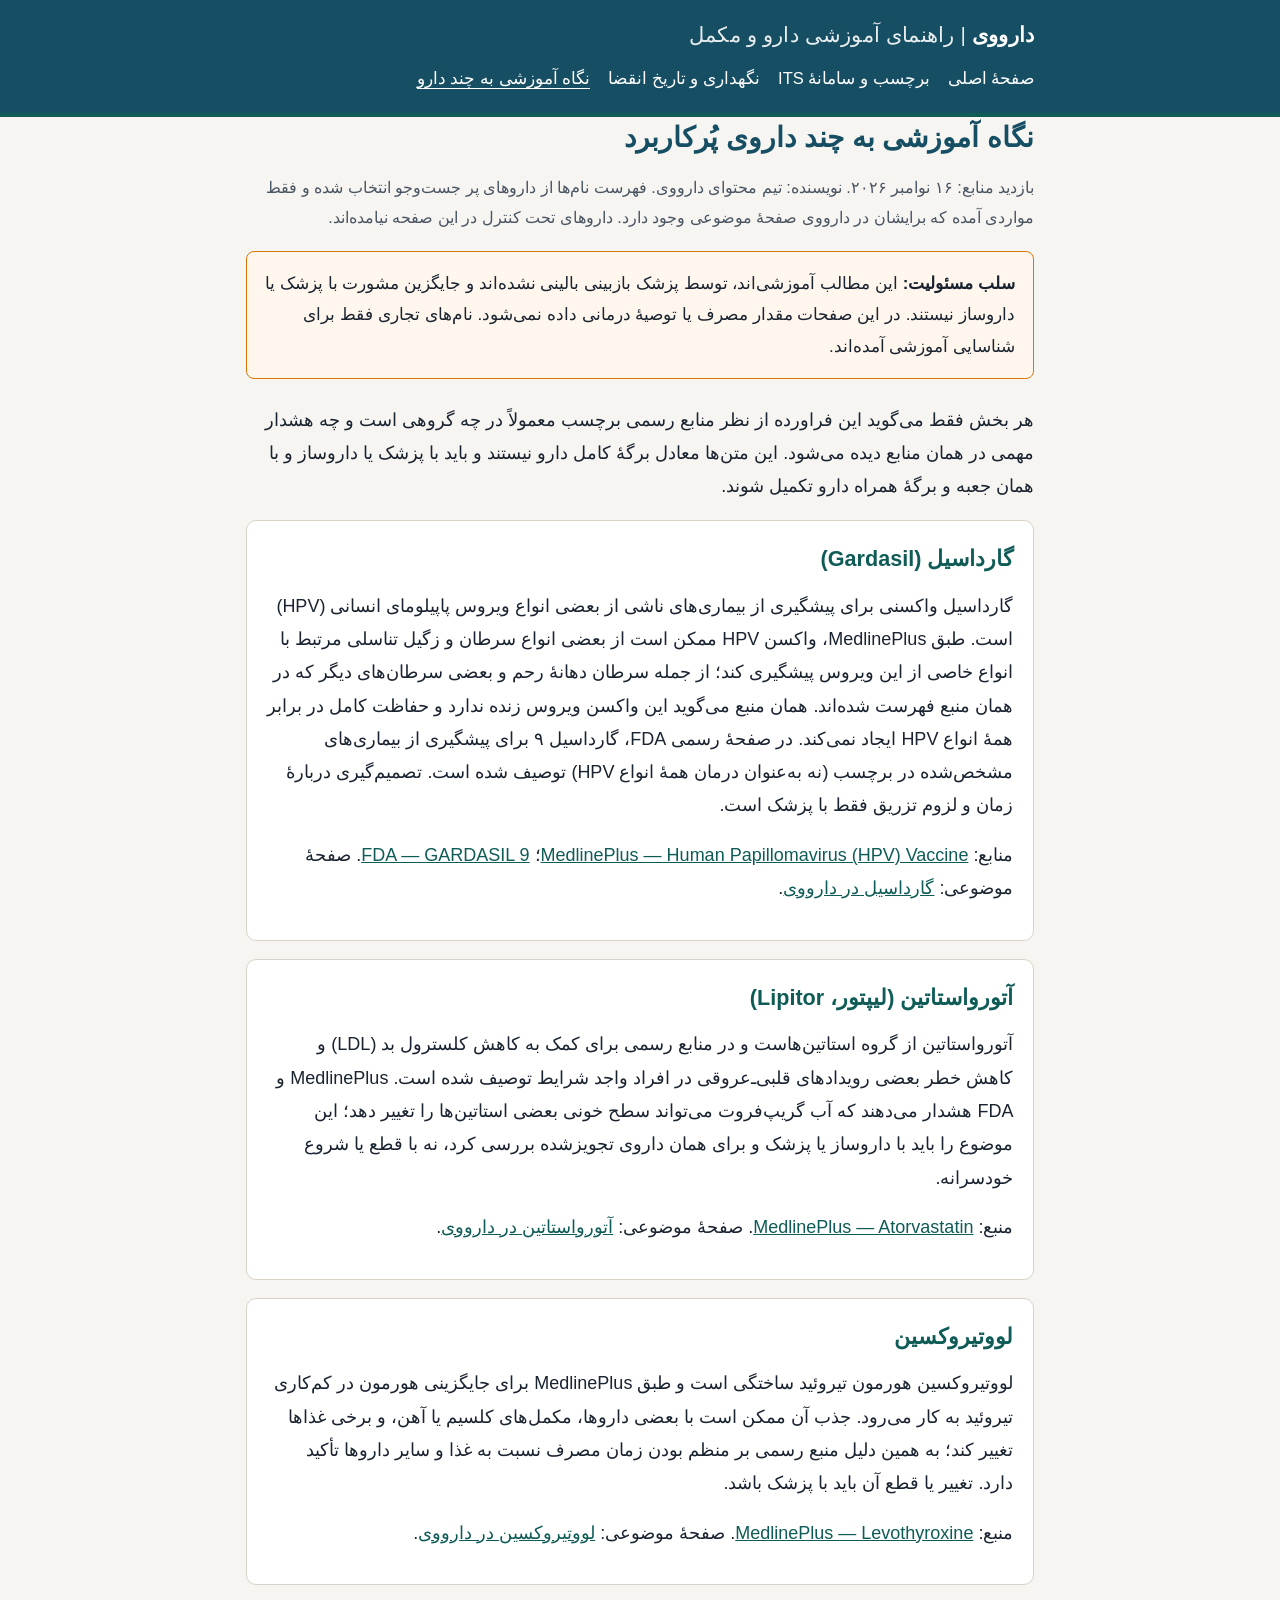
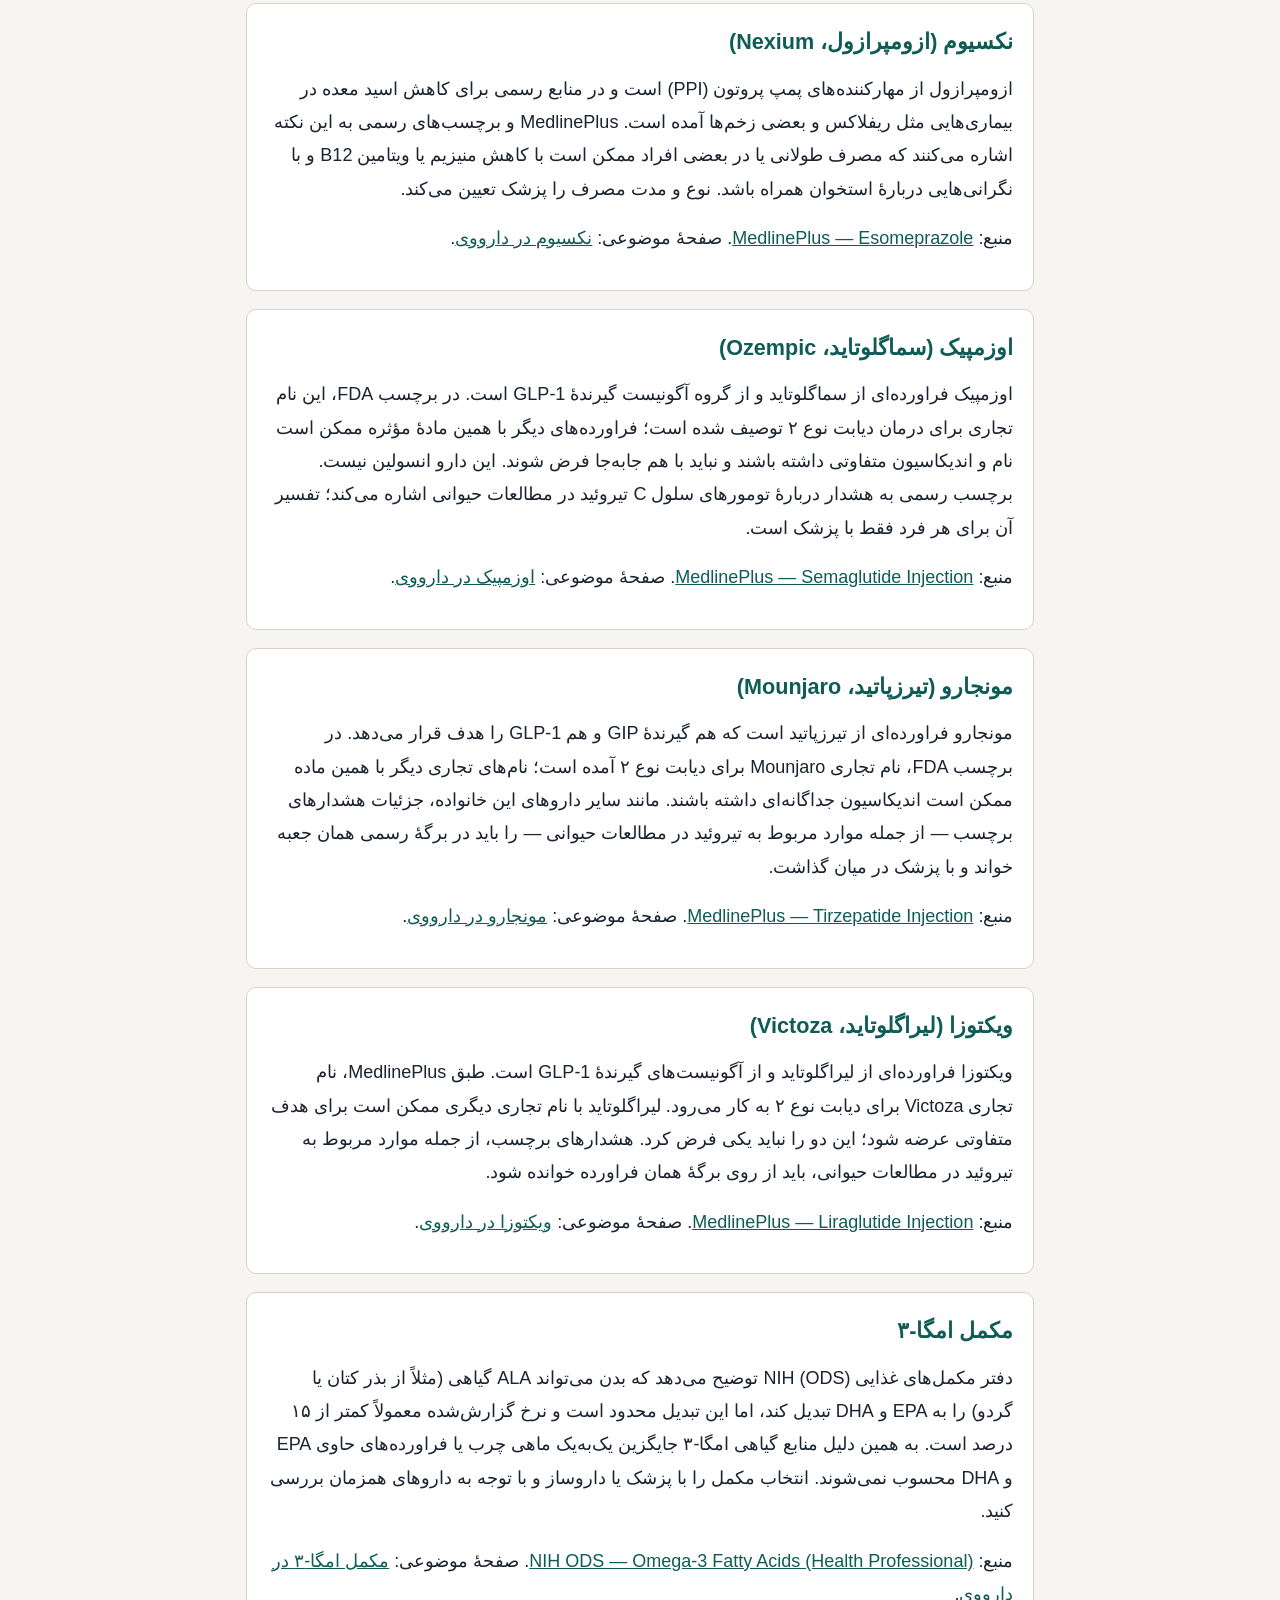
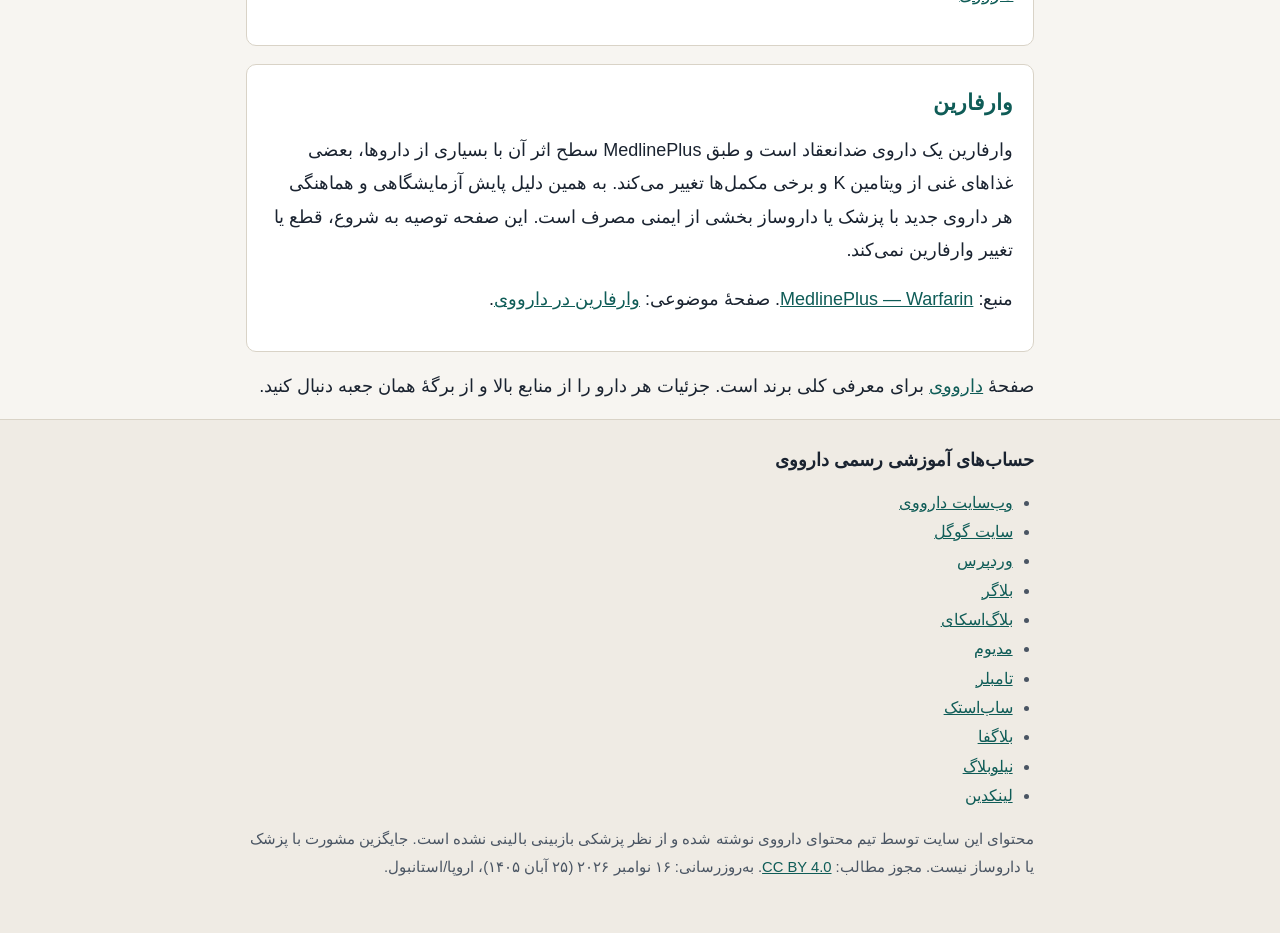
==== drugs.html @ f90e3cae "Initial site" ====
<!DOCTYPE html>
<html lang="fa" dir="rtl">
<head>
  <meta charset="utf-8">
  <meta name="viewport" content="width=device-width, initial-scale=1">
  <title>نگاه آموزشی به چند دارو — دارووی</title>
  <meta name="description" content="خلاصهٔ آموزشی و بدون مقدار مصرف دربارهٔ گارداسیل، آتورواستاتین، لووتیروکسین، نکسیوم، اوزمپیک، مونجارو، ویکتوزا، امگا-۳ و وارفارین، با پیوند به منابع رسمی و صفحه‌های موضوعی دارووی.">
  <meta name="author" content="تیم محتوای دارووی (DarooWay Content Team)">
  <link rel="canonical" href="https://darooway.github.io/drugs.html">
  <link rel="stylesheet" href="styles.css">
</head>
<body>
  <a class="skip" href="#content">پرش به محتوا</a>
  <header class="site">
    <div class="wrap">
      <a class="brand" href="index.html">دارووی <span>| راهنمای آموزشی دارو و مکمل</span></a>
    <nav class="primary" aria-label="فهرست اصلی">
      <ul>
        <li><a href="index.html">صفحهٔ اصلی</a></li>
        <li><a href="labels-its.html">برچسب و سامانهٔ ITS</a></li>
        <li><a href="storage-expiry.html">نگهداری و تاریخ انقضا</a></li>
        <li><a href="drugs.html" aria-current="page">نگاه آموزشی به چند دارو</a></li>
      </ul>
    </nav>
    </div>
  </header>
  <main id="content" class="wrap">
    <h1>نگاه آموزشی به چند داروی پُرکاربرد</h1>
    <p class="meta">بازدید منابع: ۱۶ نوامبر ۲۰۲۶. نویسنده: تیم محتوای دارووی. فهرست نام‌ها از داروهای پر جست‌وجو انتخاب شده و فقط مواردی آمده که برایشان در دارووی صفحهٔ موضوعی وجود دارد. داروهای تحت کنترل در این صفحه نیامده‌اند.</p>
    <aside class="disclaimer" role="note">
      <strong>سلب مسئولیت:</strong> این مطالب آموزشی‌اند، توسط پزشک بازبینی بالینی نشده‌اند و جایگزین مشورت با پزشک یا داروساز نیستند. در این صفحات مقدار مصرف یا توصیهٔ درمانی داده نمی‌شود. نام‌های تجاری فقط برای شناسایی آموزشی آمده‌اند.
    </aside>
    <p>هر بخش فقط می‌گوید این فراورده از نظر منابع رسمی برچسب معمولاً در چه گروهی است و چه هشدار مهمی در همان منابع دیده می‌شود. این متن‌ها معادل برگهٔ کامل دارو نیستند و باید با پزشک یا داروساز و با همان جعبه و برگهٔ همراه دارو تکمیل شوند.</p>

    <article class="drug" id="gardasil">
      <h2>گارداسیل (Gardasil)</h2>
      <p>گارداسیل واکسنی برای پیشگیری از بیماری‌های ناشی از بعضی انواع ویروس پاپیلومای انسانی (HPV) است. طبق MedlinePlus، واکسن HPV ممکن است از بعضی انواع سرطان و زگیل تناسلی مرتبط با انواع خاصی از این ویروس پیشگیری کند؛ از جمله سرطان دهانهٔ رحم و بعضی سرطان‌های دیگر که در همان منبع فهرست شده‌اند. همان منبع می‌گوید این واکسن ویروس زنده ندارد و حفاظت کامل در برابر همهٔ انواع HPV ایجاد نمی‌کند. در صفحهٔ رسمی FDA، گارداسیل ۹ برای پیشگیری از بیماری‌های مشخص‌شده در برچسب (نه به‌عنوان درمان همهٔ انواع HPV) توصیف شده است. تصمیم‌گیری دربارهٔ زمان و لزوم تزریق فقط با پزشک است.</p>
      <p>منابع: <a href="https://medlineplus.gov/druginfo/meds/a615028.html">MedlinePlus — Human Papillomavirus (HPV) Vaccine</a>؛ <a href="https://www.fda.gov/vaccines-blood-biologics/vaccines/gardasil-9">FDA — GARDASIL 9</a>. صفحهٔ موضوعی: <a href="https://darooway.com/fa/%DA%AF%D8%A7%D8%B1%D8%AF%D8%A7%D8%B3%DB%8C%D9%84">گارداسیل در دارووی</a>.</p>
    </article>

    <article class="drug" id="atorvastatin">
      <h2>آتورواستاتین (لیپتور، Lipitor)</h2>
      <p>آتورواستاتین از گروه استاتین‌هاست و در منابع رسمی برای کمک به کاهش کلسترول بد (LDL) و کاهش خطر بعضی رویدادهای قلبی‌ـ‌عروقی در افراد واجد شرایط توصیف شده است. MedlinePlus و FDA هشدار می‌دهند که آب گریپ‌فروت می‌تواند سطح خونی بعضی استاتین‌ها را تغییر دهد؛ این موضوع را باید با داروساز یا پزشک و برای همان داروی تجویزشده بررسی کرد، نه با قطع یا شروع خودسرانه.</p>
      <p>منبع: <a href="https://medlineplus.gov/druginfo/meds/a600045.html">MedlinePlus — Atorvastatin</a>. صفحهٔ موضوعی: <a href="https://darooway.com/fa/%D8%A2%D8%AA%D9%88%D8%B1%D9%88%D8%A7%D8%B3%D8%AA%D8%A7%D8%AA%DB%8C%D9%86">آتورواستاتین در دارووی</a>.</p>
    </article>

    <article class="drug" id="levothyroxine">
      <h2>لووتیروکسین</h2>
      <p>لووتیروکسین هورمون تیروئید ساختگی است و طبق MedlinePlus برای جایگزینی هورمون در کم‌کاری تیروئید به کار می‌رود. جذب آن ممکن است با بعضی داروها، مکمل‌های کلسیم یا آهن، و برخی غذاها تغییر کند؛ به همین دلیل منبع رسمی بر منظم بودن زمان مصرف نسبت به غذا و سایر داروها تأکید دارد. تغییر یا قطع آن باید با پزشک باشد.</p>
      <p>منبع: <a href="https://medlineplus.gov/druginfo/meds/a682461.html">MedlinePlus — Levothyroxine</a>. صفحهٔ موضوعی: <a href="https://darooway.com/fa/%D9%84%D9%88%D9%88%D8%AA%DB%8C%D8%B1%D9%88%DA%A9%D8%B3%DB%8C%D9%86">لووتیروکسین در دارووی</a>.</p>
    </article>

    <article class="drug" id="nexium">
      <h2>نکسیوم (ازومپرازول، Nexium)</h2>
      <p>ازومپرازول از مهارکننده‌های پمپ پروتون (PPI) است و در منابع رسمی برای کاهش اسید معده در بیماری‌هایی مثل ریفلاکس و بعضی زخم‌ها آمده است. MedlinePlus و برچسب‌های رسمی به این نکته اشاره می‌کنند که مصرف طولانی یا در بعضی افراد ممکن است با کاهش منیزیم یا ویتامین B12 و با نگرانی‌هایی دربارهٔ استخوان همراه باشد. نوع و مدت مصرف را پزشک تعیین می‌کند.</p>
      <p>منبع: <a href="https://medlineplus.gov/druginfo/meds/a699054.html">MedlinePlus — Esomeprazole</a>. صفحهٔ موضوعی: <a href="https://darooway.com/fa/%D9%86%DA%A9%D8%B3%DB%8C%D9%88%D9%85">نکسیوم در دارووی</a>.</p>
    </article>

    <article class="drug" id="ozempic">
      <h2>اوزمپیک (سماگلوتاید، Ozempic)</h2>
      <p>اوزمپیک فراورده‌ای از سماگلوتاید و از گروه آگونیست گیرندهٔ GLP-1 است. در برچسب FDA، این نام تجاری برای درمان دیابت نوع ۲ توصیف شده است؛ فراورده‌های دیگر با همین مادهٔ مؤثره ممکن است نام و اندیکاسیون متفاوتی داشته باشند و نباید با هم جابه‌جا فرض شوند. این دارو انسولین نیست. برچسب رسمی به هشدار دربارهٔ تومورهای سلول C تیروئید در مطالعات حیوانی اشاره می‌کند؛ تفسیر آن برای هر فرد فقط با پزشک است.</p>
      <p>منبع: <a href="https://medlineplus.gov/druginfo/meds/a618008.html">MedlinePlus — Semaglutide Injection</a>. صفحهٔ موضوعی: <a href="https://darooway.com/fa/%D8%A7%D9%88%D8%B2%D9%85%D9%BE%DB%8C%DA%A9">اوزمپیک در دارووی</a>.</p>
    </article>

    <article class="drug" id="mounjaro">
      <h2>مونجارو (تیرزپاتید، Mounjaro)</h2>
      <p>مونجارو فراورده‌ای از تیرزپاتید است که هم گیرندهٔ GIP و هم GLP-1 را هدف قرار می‌دهد. در برچسب FDA، نام تجاری Mounjaro برای دیابت نوع ۲ آمده است؛ نام‌های تجاری دیگر با همین ماده ممکن است اندیکاسیون جداگانه‌ای داشته باشند. مانند سایر داروهای این خانواده، جزئیات هشدارهای برچسب — از جمله موارد مربوط به تیروئید در مطالعات حیوانی — را باید در برگهٔ رسمی همان جعبه خواند و با پزشک در میان گذاشت.</p>
      <p>منبع: <a href="https://medlineplus.gov/druginfo/meds/a622044.html">MedlinePlus — Tirzepatide Injection</a>. صفحهٔ موضوعی: <a href="https://darooway.com/fa/%D9%85%D9%88%D9%86%D8%AC%D8%A7%D8%B1%D9%88">مونجارو در دارووی</a>.</p>
    </article>

    <article class="drug" id="victoza">
      <h2>ویکتوزا (لیراگلوتاید، Victoza)</h2>
      <p>ویکتوزا فراورده‌ای از لیراگلوتاید و از آگونیست‌های گیرندهٔ GLP-1 است. طبق MedlinePlus، نام تجاری Victoza برای دیابت نوع ۲ به کار می‌رود. لیراگلوتاید با نام تجاری دیگری ممکن است برای هدف متفاوتی عرضه شود؛ این دو را نباید یکی فرض کرد. هشدارهای برچسب، از جمله موارد مربوط به تیروئید در مطالعات حیوانی، باید از روی برگهٔ همان فراورده خوانده شود.</p>
      <p>منبع: <a href="https://medlineplus.gov/druginfo/meds/a611003.html">MedlinePlus — Liraglutide Injection</a>. صفحهٔ موضوعی: <a href="https://darooway.com/fa/%D9%88%DB%8C%DA%A9%D8%AA%D9%88%D8%B2%D8%A7">ویکتوزا در دارووی</a>.</p>
    </article>

    <article class="drug" id="omega3">
      <h2>مکمل امگا-۳</h2>
      <p>دفتر مکمل‌های غذایی NIH (ODS) توضیح می‌دهد که بدن می‌تواند ALA گیاهی (مثلاً از بذر کتان یا گردو) را به EPA و DHA تبدیل کند، اما این تبدیل محدود است و نرخ گزارش‌شده معمولاً کمتر از ۱۵ درصد است. به همین دلیل منابع گیاهی امگا-۳ جایگزین یک‌به‌یک ماهی چرب یا فراورده‌های حاوی EPA و DHA محسوب نمی‌شوند. انتخاب مکمل را با پزشک یا داروساز و با توجه به داروهای همزمان بررسی کنید.</p>
      <p>منبع: <a href="https://ods.od.nih.gov/factsheets/Omega3FattyAcids-HealthProfessional/">NIH ODS — Omega-3 Fatty Acids (Health Professional)</a>. صفحهٔ موضوعی: <a href="https://darooway.com/fa/%D9%85%DA%A9%D9%85%D9%84-%D8%A7%D9%85%DA%AF%D8%A7-%DB%B3">مکمل امگا-۳ در دارووی</a>.</p>
    </article>

    <article class="drug" id="warfarin">
      <h2>وارفارین</h2>
      <p>وارفارین یک داروی ضدانعقاد است و طبق MedlinePlus سطح اثر آن با بسیاری از داروها، بعضی غذاهای غنی از ویتامین K و برخی مکمل‌ها تغییر می‌کند. به همین دلیل پایش آزمایشگاهی و هماهنگی هر داروی جدید با پزشک یا داروساز بخشی از ایمنی مصرف است. این صفحه توصیه به شروع، قطع یا تغییر وارفارین نمی‌کند.</p>
      <p>منبع: <a href="https://medlineplus.gov/druginfo/meds/a682277.html">MedlinePlus — Warfarin</a>. صفحهٔ موضوعی: <a href="https://darooway.com/fa/%D9%88%D8%A7%D8%B1%D9%81%D8%A7%D8%B1%DB%8C%D9%86">وارفارین در دارووی</a>.</p>
    </article>

    <p>صفحهٔ <a href="https://darooway.com">دارووی</a> برای معرفی کلی برند است. جزئیات هر دارو را از منابع بالا و از برگهٔ همان جعبه دنبال کنید.</p>

  </main>
<footer class="site">
    <div class="wrap">
      <h2>حساب‌های آموزشی رسمی دارووی</h2>
      <ul>
        <li><a href="https://darooway.com">وب‌سایت دارووی</a></li>
        <li><a href="https://sites.google.com/view/darooway">سایت گوگل</a></li>
        <li><a href="https://darooway.wordpress.com/">وردپرس</a></li>
        <li><a href="https://darooway.blogspot.com/">بلاگر</a></li>
        <li><a href="https://darooway.blogsky.com/">بلاگ‌اسکای</a></li>
        <li><a href="https://medium.com/@darooway">مدیوم</a></li>
        <li><a href="https://www.tumblr.com/darooway">تامبلر</a></li>
        <li><a href="https://darooway.substack.com/">ساب‌استک</a></li>
        <li><a href="https://darooway.blogfa.com/">بلاگفا</a></li>
        <li><a href="https://darooway.niloblog.com/">نیلوبلاگ</a></li>
        <li><a href="https://www.linkedin.com/company/darooway/">لینکدین</a></li>
      </ul>
      <p class="tiny">محتوای این سایت توسط تیم محتوای دارووی نوشته شده و از نظر پزشکی بازبینی بالینی نشده است. جایگزین مشورت با پزشک یا داروساز نیست. مجوز مطالب: <a href="https://creativecommons.org/licenses/by/4.0/">CC BY 4.0</a>. به‌روزرسانی: ۱۶ نوامبر ۲۰۲۶ (۲۵ آبان ۱۴۰۵)، اروپا/استانبول.</p>
    </div>
  </footer>
</body>
</html>
---- styles.css ----
/* DarooWay educational GitHub Pages — 2026 */
:root {
  --ink: #1a2330;
  --muted: #4a5563;
  --bg: #f7f5f1;
  --card: #ffffff;
  --accent: #0f5c57;
  --accent-2: #164e63;
  --line: #d9d3c7;
  --warn-bg: #fff7ed;
  --warn-border: #d97706;
  --link: #0f5c57;
  --link-hover: #0a3d3a;
  --max: 46rem;
  --sans: "Tahoma", "Noto Naskh Arabic", "Noto Sans Arabic", "Segoe UI", "Arial", sans-serif;
}
*, *::before, *::after { box-sizing: border-box; }
html { font-size: 18px; scroll-behavior: smooth; }
body {
  margin: 0;
  color: var(--ink);
  background: var(--bg);
  font-family: var(--sans);
  line-height: 1.85;
}
.skip {
  position: absolute;
  right: -999px;
  top: 0;
  background: var(--accent);
  color: #fff;
  padding: 0.4rem 0.8rem;
  z-index: 10;
}
.skip:focus { right: 0.5rem; }
.wrap { max-width: var(--max); margin: 0 auto; padding: 0 1.1rem; }
header.site {
  background: var(--accent-2);
  color: #fff;
  padding: 0.9rem 0 1rem;
  border-bottom: 4px solid var(--accent);
}
header.site a { color: #fff; }
.brand {
  font-weight: 700;
  font-size: 1.15rem;
  text-decoration: none;
  letter-spacing: 0.01em;
}
.brand span { font-weight: 400; opacity: 0.9; }
nav.primary { margin-top: 0.55rem; }
nav.primary ul {
  display: flex;
  flex-wrap: wrap;
  gap: 0.35rem 1rem;
  list-style: none;
  margin: 0;
  padding: 0;
  font-size: 0.92rem;
}
nav.primary a { text-decoration: none; border-bottom: 1px solid transparent; }
nav.primary a:hover, nav.primary a[aria-current="page"] { border-bottom-color: #fff; }
main { padding: 1.6rem 0 2.4rem; }
h1 { font-size: 1.55rem; line-height: 1.5; margin: 0 0 0.8rem; color: var(--accent-2); }
h2 { font-size: 1.2rem; margin: 1.7rem 0 0.6rem; color: var(--accent); }
h3 { font-size: 1.05rem; margin: 1.2rem 0 0.4rem; }
p { margin: 0 0 0.9rem; }
a { color: var(--link); }
a:hover { color: var(--link-hover); }
.lede { font-size: 1.05rem; color: var(--muted); }
.disclaimer {
  background: var(--warn-bg);
  border: 1px solid var(--warn-border);
  border-radius: 8px;
  padding: 0.85rem 1rem;
  margin: 1rem 0 1.4rem;
  font-size: 0.95rem;
}
.cards {
  display: grid;
  gap: 0.9rem;
  margin: 1.2rem 0 1.6rem;
}
.card {
  background: var(--card);
  border: 1px solid var(--line);
  border-radius: 10px;
  padding: 1rem 1.1rem;
}
.card h2 { margin-top: 0; }
.sources, .official-links { font-size: 0.95rem; }
.sources ol, .sources ul { padding-right: 1.2rem; }
figure.table-wrap, .table-wrap { overflow-x: auto; margin: 1rem 0; }
table {
  width: 100%;
  border-collapse: collapse;
  background: var(--card);
  font-size: 0.92rem;
}
th, td {
  border: 1px solid var(--line);
  padding: 0.45rem 0.6rem;
  text-align: right;
  vertical-align: top;
}
th { background: #e8eef0; color: var(--accent-2); }
.drug {
  background: var(--card);
  border: 1px solid var(--line);
  border-radius: 10px;
  padding: 1rem 1.1rem;
  margin: 0 0 1rem;
}
.drug h2 { margin-top: 0; }
.meta { color: var(--muted); font-size: 0.9rem; margin-bottom: 1rem; }
footer.site {
  border-top: 1px solid var(--line);
  padding: 1.3rem 0 2rem;
  font-size: 0.88rem;
  color: var(--muted);
  background: #efebe4;
}
footer.site h2 { font-size: 1rem; color: var(--ink); margin-top: 0; }
footer.site ul { padding-right: 1.2rem; margin: 0.3rem 0 0.9rem; }
.tiny { font-size: 0.82rem; }
code, .code {
  font-family: ui-monospace, "Cascadia Code", "DejaVu Sans Mono", monospace;
  font-size: 0.88em;
  direction: ltr;
  unicode-bidi: isolate;
}
@media (max-width: 600px) {
  html { font-size: 17px; }
  h1 { font-size: 1.35rem; }
}
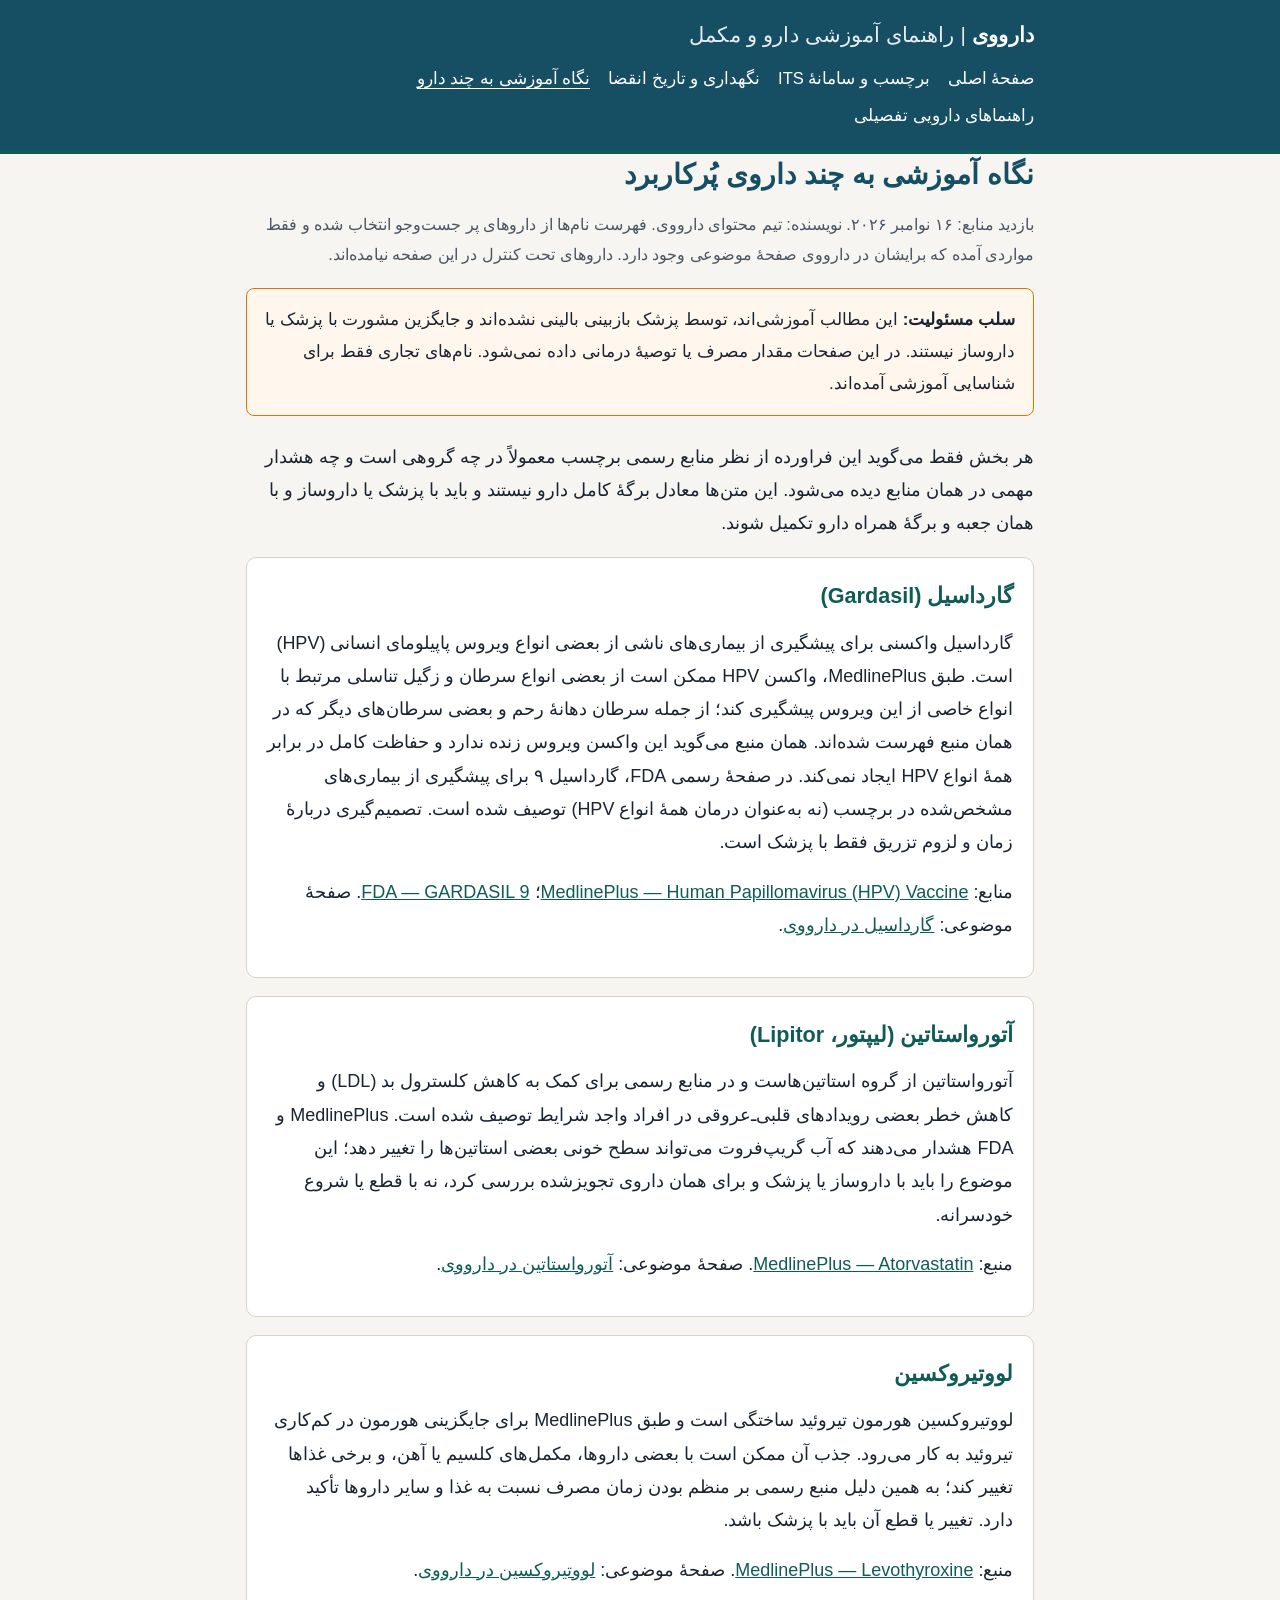
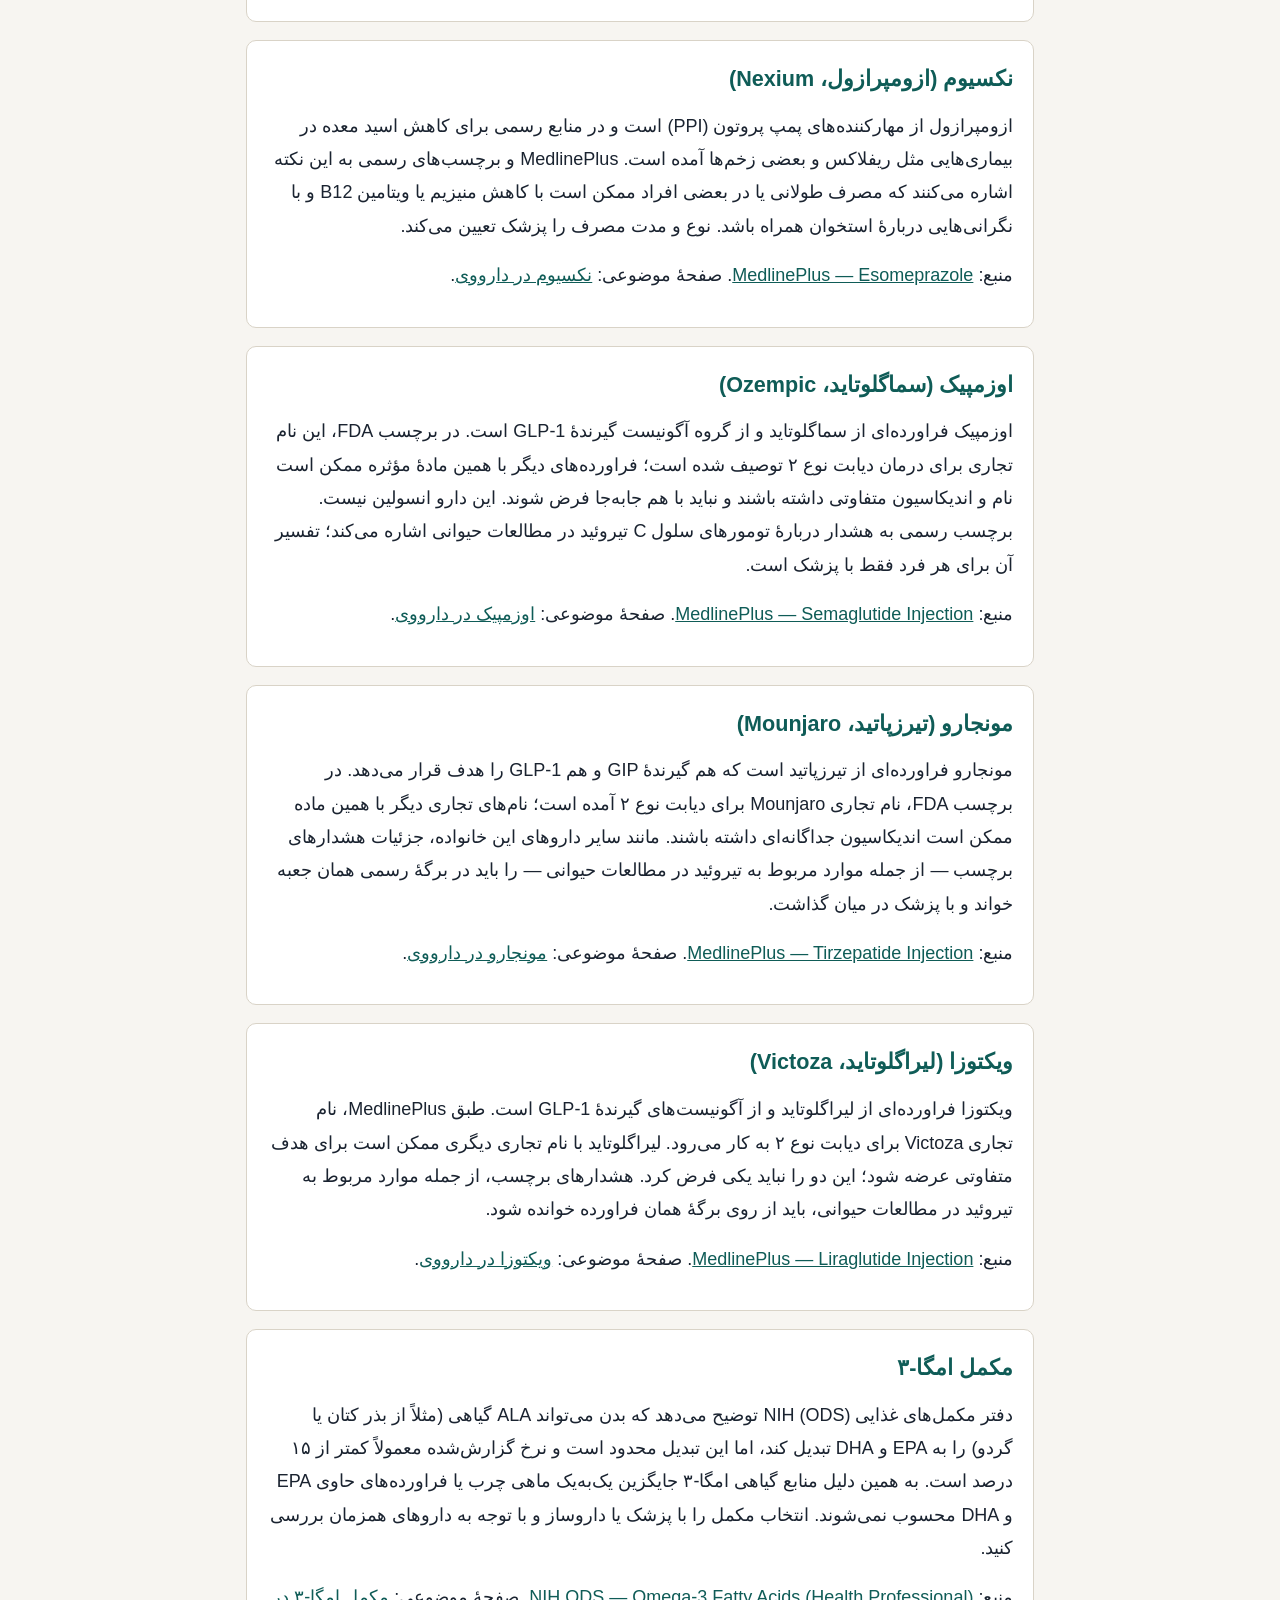
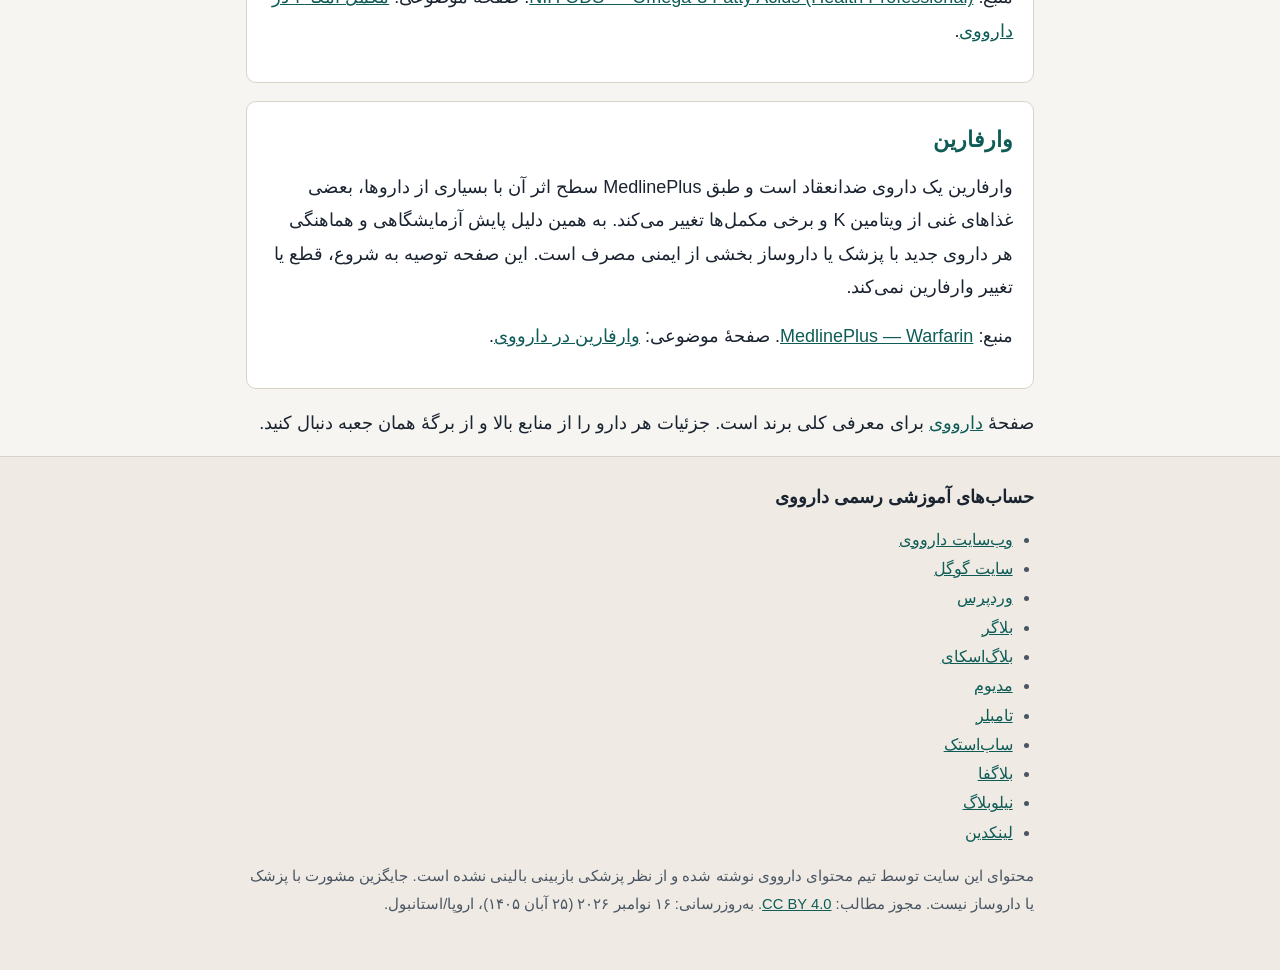
==== commit efad47fb: "Add drug guides hub" ====
--- a/drugs.html
+++ b/drugs.html
@@ -20,6 +20,7 @@
         <li><a href="labels-its.html">برچسب و سامانهٔ ITS</a></li>
         <li><a href="storage-expiry.html">نگهداری و تاریخ انقضا</a></li>
         <li><a href="drugs.html" aria-current="page">نگاه آموزشی به چند دارو</a></li>
+        <li><a href="guides.html">راهنماهای دارویی تفصیلی</a></li>
       </ul>
     </nav>
     </div>
